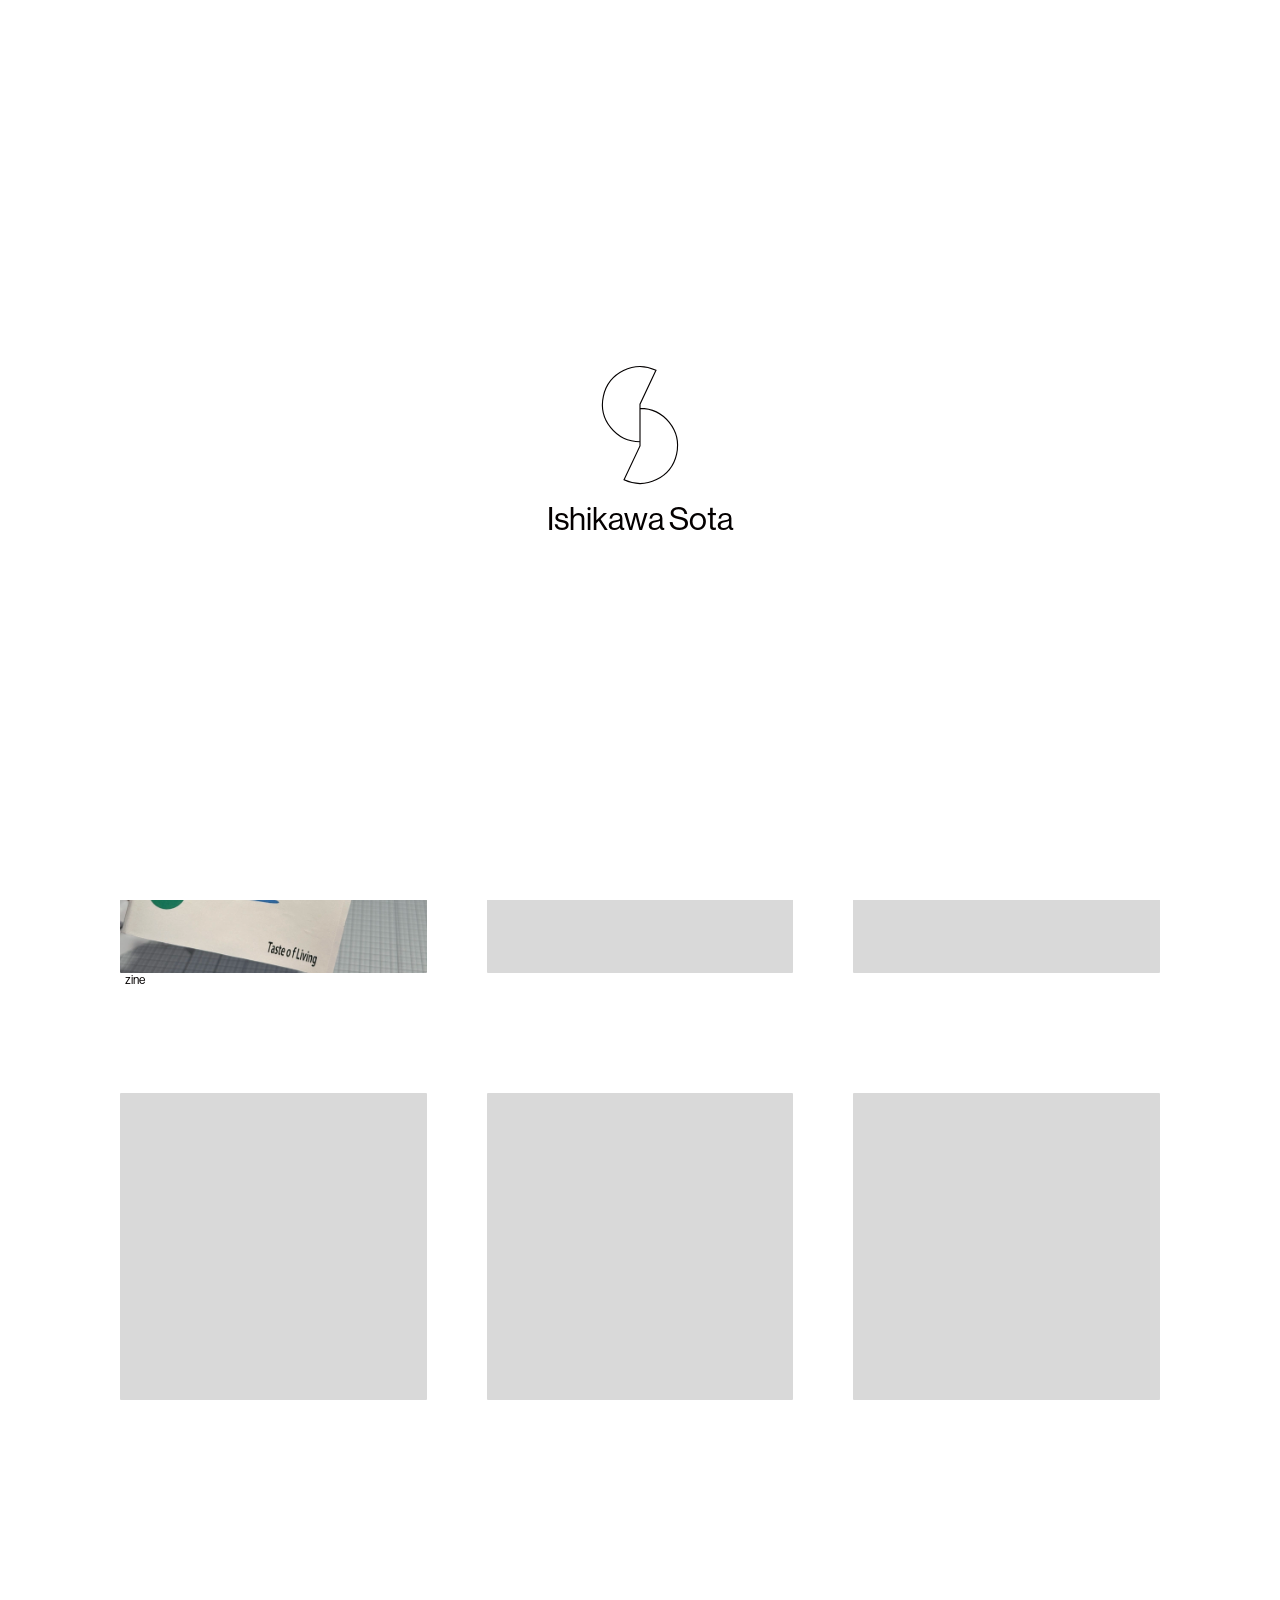
==== index.html @ 9654fc39 "Add Movie page and apply Figma updates - Movie page: newest-first two-column video grid, hero plays " ====
<!DOCTYPE html>
<html lang="ja">
<head>
  <meta charset="UTF-8">
  <meta name="viewport" content="width=device-width, initial-scale=1.0">
  <title>Ishikawa Sota</title>
  <link rel="preload" href="fonts/en/NeueHaasGrotDispRound/NeueHaasGrotDispRound-55Roman-Trial.otf" as="font" type="font/otf" crossorigin>
  <link rel="stylesheet" href="css/style.css">
</head>
<body class="is-loading">
  <!-- ローディング画面：S ロゴのスイープ（座標は logo.svg と同じ） -->
  <div class="loader" id="loader" aria-hidden="true">
    <svg class="loader__logo" viewBox="813.54 390 320 240">
      <path class="loader__mark" id="loader-mark" d=""></path>
      <text class="loader__name" x="973.54" y="616.15" text-anchor="middle">Ishikawa Sota</text>
    </svg>
  </div>

  <!-- top（Figma: ポートフォリオ / top 19:2、1440px 幅） -->
  <header class="header">
    <h1 class="header__name">Ishikawa Sota</h1>
    <nav class="header__nav">
      <a href="#profile">profile</a>
      <a href="movie.html">movie</a>
      <a href="#poster">poster</a>
      <a href="#words">words</a>
    </nav>
  </header>

  <main id="main">
    <!-- 画像のトリミングは Figma の配置をそのまま再現（--w/--h が画像の大きさ、--x/--y がずれ。枠に対する %） -->
    <ul class="works">
      <li class="work">
        <a href="works/spotify-lyric-motion.html">
          <div class="work__thumb">
            <img src="assets/spotify_LyricMotion.webp" alt="Spotify_LyricMotion" style="--w: 244.44%; --h: 158.76%; --x: -77.92%; --y: -33.64%;">
          </div>
          <p class="work__title">Spotify_LyricMotion</p>
        </a>
      </li>
      <li class="work">
        <a href="works/the-wind-is-by-my-side.html">
          <div class="work__thumb">
            <img src="assets/TheWindIsByMySide.webp" alt="The wind is by my side." style="--w: 185.55%; --h: 104.37%; --x: -34.83%; --y: -2.22%;">
          </div>
          <p class="work__title">The wind is by my side.</p>
        </a>
      </li>
      <li class="work">
        <a href="works/moca.html">
          <div class="work__thumb work__thumb--cover">
            <img src="assets/moca.webp" alt="moca">
          </div>
          <p class="work__title">moca</p>
        </a>
      </li>
      <li class="work">
        <div class="work__thumb">
          <img src="assets/Zine.webp" alt="zine" style="--w: 100%; --h: 133.33%; --x: 0%; --y: -22.68%;">
        </div>
        <p class="work__title">zine</p>
      </li>
      <!-- 空き枠（Figma のグレーの枠） -->
      <li class="work work--empty"><div class="work__thumb"></div></li>
      <li class="work work--empty"><div class="work__thumb"></div></li>
      <li class="work work--empty"><div class="work__thumb"></div></li>
      <li class="work work--empty"><div class="work__thumb"></div></li>
      <li class="work work--empty"><div class="work__thumb"></div></li>
    </ul>
  </main>

  <script src="js/loading.js"></script>
</body>
</html>
---- css/style.css ----
@font-face {
  font-family: "Neue Haas Grotesk Display Round";
  src: url("../fonts/en/NeueHaasGrotDispRound/NeueHaasGrotDispRound-55Roman-Trial.otf") format("opentype");
  font-weight: 400;
  font-style: normal;
  font-display: block;
}

@font-face {
  font-family: "Neue Haas Grotesk Display Round";
  src: url("../fonts/en/NeueHaasGrotDispRound/NeueHaasGrotDispRound-45Light-Trial.otf") format("opentype");
  font-weight: 300;
  font-style: normal;
  font-display: swap;
}

/* top の作品タイトル用（Round ではない Display） */
@font-face {
  font-family: "Neue Haas Grotesk Display";
  src: url("../fonts/en/NeueHaasGrotDisp/NeueHaasGrotDisp-55Roman-Trial.otf") format("opentype");
  font-weight: 400;
  font-style: normal;
  font-display: swap;
}

@font-face {
  font-family: "AXIS Std";
  src: url("../fonts/ja/AxisStd/AxisStd-Light.otf") format("opentype");
  font-weight: 300;
  font-style: normal;
  font-display: swap;
}

:root {
  --color-ink: #040000;
  --color-bg: #fff;
  --font-en: "Neue Haas Grotesk Display Round", sans-serif;
  --font-ja: "AXIS Std", sans-serif;
  --gutter: 120px;
}

* {
  box-sizing: border-box;
  margin: 0;
  padding: 0;
}

body {
  background: var(--color-bg);
  color: var(--color-ink);
  font-family: var(--font-en);
}

a {
  color: inherit;
  text-decoration: none;
}

ul {
  list-style: none;
}

/* ---- top（Figma 1440px 幅：左右 120 / 3 列 360 / 列間 60 / 行間 120） ---- */

.header,
.works {
  width: min(1200px, 100% - 2 * var(--gutter));
  margin-inline: auto;
}

/* 名前と nav のベースラインを Figma の y≈120 にそろえ、作品は y=240 から */
.header {
  display: flex;
  justify-content: space-between;
  align-items: baseline;
  height: 240px;
  padding-top: 94.5px;
  line-height: 1;
}

/* ローディングの文字と同じ見た目の大きさ（42.95 × 表示倍率 240/320） */
.header__name {
  font-size: 32.21px;
  font-weight: 400;
}

.header__nav {
  display: flex;
  gap: 56px;
  font-size: 20px;
  font-weight: 300;
  letter-spacing: -0.01em;
}

.works {
  display: grid;
  grid-template-columns: repeat(3, 1fr);
  column-gap: 60px;
  row-gap: 96px;
  padding-bottom: 573px;
}

.work__thumb {
  position: relative;
  aspect-ratio: 1;
  overflow: hidden;
  border-radius: 1px;
}

.work__thumb img {
  position: absolute;
  left: var(--x);
  top: var(--y);
  width: var(--w);
  height: var(--h);
  max-width: none;
}

.work__thumb--cover {
  background: rgba(233, 233, 233, 0.3);
}

.work__thumb--cover img {
  inset: 0;
  width: 100%;
  height: 100%;
  object-fit: cover;
}

.work--empty .work__thumb {
  background: #d9d9d9;
}

/* 枠の下 24px の帯にキャプション（Figma: Neue Haas Grotesk Display 55 Roman 12px、枠のすぐ下・左 +5） */
.work__title {
  height: 24px;
  padding-left: 5px;
  font-family: "Neue Haas Grotesk Display", sans-serif;
  font-size: 12px;
  font-weight: 400;
  line-height: 14px;
  letter-spacing: -0.01em;
}

body.is-loading {
  overflow: hidden;
}

/* ---- ローディング ---- */

.loader {
  position: fixed;
  inset: 0;
  z-index: 100;
  display: grid;
  place-items: center;
  background: var(--color-bg);
  transition: opacity 400ms ease;
}

.loader.is-done {
  opacity: 0;
  pointer-events: none;
}

/* viewBox は 320 単位。表示幅 240px で logo.svg の 75%（線幅も 1.5 → 約 1.1px） */
.loader__logo {
  width: 240px;
  max-width: 80vw;
  height: auto;
  overflow: visible;
}

.loader__mark {
  fill: none;
  stroke: var(--color-ink);
  stroke-width: 1.5;
  stroke-linejoin: miter;
  stroke-miterlimit: 10;
}

/* 大文字の高さを logo.svg の文字（30.71）に合わせたサイズ */
.loader__name {
  font-family: var(--font-en);
  font-size: 42.95px;
  font-weight: 400;
  fill: var(--color-ink);
  opacity: 0;
}

/* 文字：1600ms から 800ms かけてフェードイン（Cavalry のフレーム 40→60） */
.loader.is-playing .loader__name {
  animation: loader-name-in 800ms ease-out 1600ms forwards;
}

@keyframes loader-name-in {
  to { opacity: 1; }
}

@media (prefers-reduced-motion: reduce) {
  .loader.is-playing .loader__name {
    animation: none;
    opacity: 1;
  }
}

/* ---- 作品ページ（Figma「作品１」1440px 幅：左右 120 / 本文幅 1200） ---- */

.work-hero,
.work-gallery,
.work-info {
  width: min(1200px, 100% - 2 * var(--gutter));
  margin-inline: auto;
}

/* 左 300：タイトル / 右 900：メイン画像（900×506） */
.work-hero {
  display: grid;
  grid-template-columns: 1fr 3fr;
}

.work-hero__text {
  padding-top: 202px;
}

.work-hero__title {
  font-size: 40px;
  font-weight: 400;
  line-height: 1.2;
}

.work-hero__category {
  margin-top: 7px;
  font-size: 32px;
  line-height: 1.2;
}

.work-hero__image {
  display: block;
  width: 100%;
  aspect-ratio: 900 / 506;
  object-fit: cover;
  border: 0;
}

/* YouTube：プレーヤーの縁と動画下端に黒い線が出るので、4px ずつ大きく置いて枠で切り落とす */
.work-hero__media {
  overflow: hidden;
}

.work-hero__media iframe {
  display: block;
  width: calc(100% + 8px);
  height: calc(100% + 8px);
  margin: -4px;
  border: 0;
}

/* 日本語タイトル（Figma: ヒラギノ明朝 W6。Mac 以外は明朝体で代用） */
.work-hero--mincho .work-hero__text {
  padding-top: 222px;
}

.work-hero--mincho .work-hero__title {
  font-family: "Hiragino Mincho ProN", "Yu Mincho", serif;
  font-weight: 600;
  line-height: 1.5;
}

.work-hero--mincho .work-hero__category {
  margin-top: 23px;
}

/* タイトルが 1 行の作品（Figma: タイトル y=462、カテゴリー y=545） */
.work-hero--single .work-hero__text {
  padding-top: 222px;
}

.work-hero--single .work-hero__category {
  margin-top: 35px;
}

/* 2×2、各 600×338、すき間なし */
.work-gallery {
  display: grid;
  grid-template-columns: repeat(2, 1fr);
  margin-top: 120px;
}

.work-gallery img {
  display: block;
  width: 100%;
  aspect-ratio: 600 / 338;
  object-fit: cover;
}

/* 白背景の画像に薄い影（Figma: rgba(0,0,0,0.02) を重ねる） */
.work-gallery__shade {
  position: relative;
}

.work-gallery__shade::after {
  content: "";
  position: absolute;
  inset: 0;
  background: rgba(0, 0, 0, 0.02);
}

.work-info {
  display: grid;
  gap: 52px;
  margin-top: 240px;
  padding-bottom: 147px;
  text-align: center;
}

.work-info dt {
  font-size: 24px;
  line-height: 1.2;
}

.work-info dd {
  font-family: var(--font-ja);
  font-size: 20px;
  font-weight: 300;
  line-height: 2;
}

/* ---- Movie ページ（Figma 71:120） ---- */

/* メイン：縦動画も切らずに見せる */
.movie-hero video {
  display: block;
  width: 100%;
  height: 100%;
  object-fit: contain;
}

/* 2 列（各 600）。左右の列は高さをそろえずに下へ詰める */
.movie-grid {
  display: grid;
  grid-template-columns: repeat(2, 1fr);
  align-items: start;
  width: min(1200px, 100% - 2 * var(--gutter));
  margin: 120px auto 0;
}

.movie-tile {
  display: block;
  width: 100%;
  aspect-ratio: 600 / 338;
  object-fit: cover;
}

/* 縦動画は 338×600 で列の中央に */
.movie-tile--vertical {
  width: calc(338 / 600 * 100%);
  aspect-ratio: 338 / 600;
  margin-inline: auto;
}
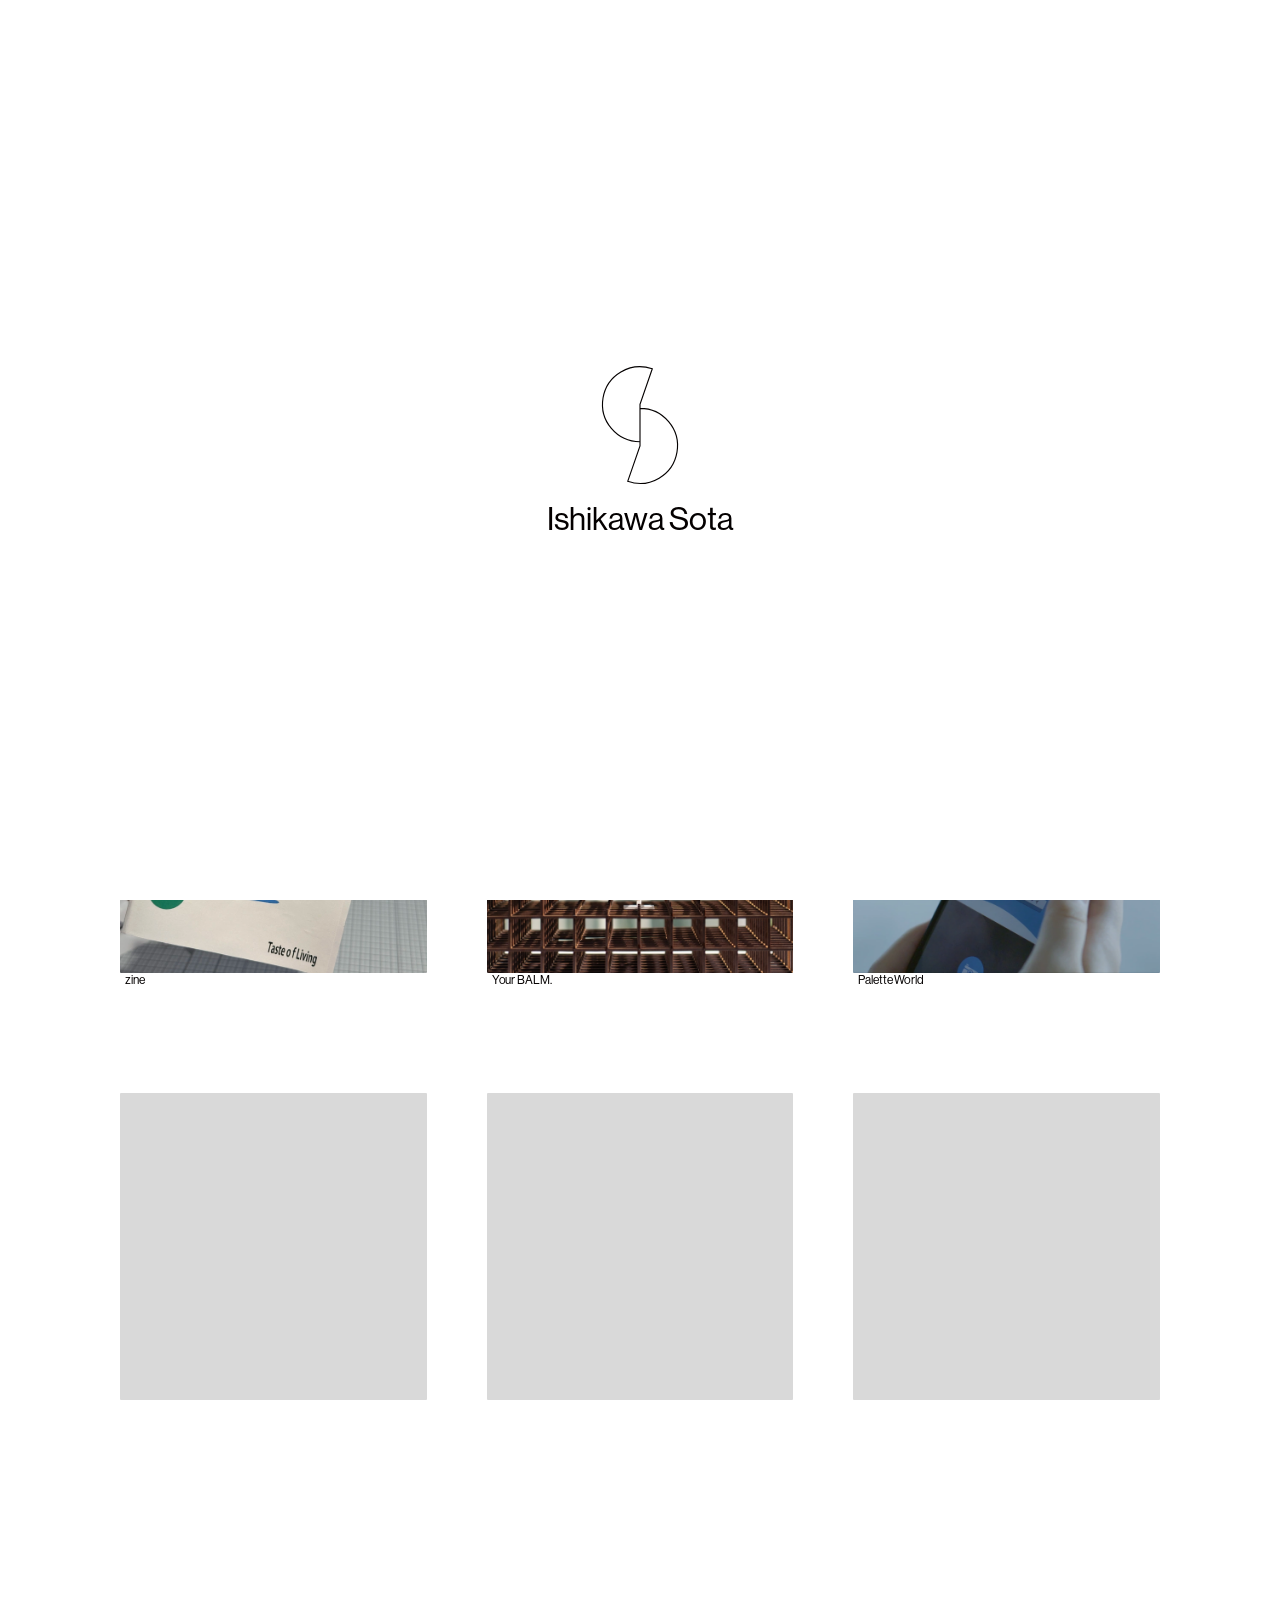
==== commit 0d6d9e73: "Add Profile, University and Palette World pages; update nav and spacing - New pages: profile.html, u" ====
--- a/index.html
+++ b/index.html
@@ -20,10 +20,10 @@
   <header class="header">
     <h1 class="header__name">Ishikawa Sota</h1>
     <nav class="header__nav">
-      <a href="#profile">profile</a>
-      <a href="movie.html">movie</a>
-      <a href="#poster">poster</a>
-      <a href="#words">words</a>
+      <a href="profile.html">Profile</a>
+      <a href="movie.html">Movie</a>
+      <a href="university.html">University</a>
+      <a>Blog</a>
     </nav>
   </header>
 
@@ -60,9 +60,21 @@
         </div>
         <p class="work__title">zine</p>
       </li>
+      <li class="work">
+        <div class="work__thumb">
+          <img src="assets/your-balm.webp" alt="Your BALM." style="--w: 174.62%; --h: 115.28%; --x: -42.65%; --y: -9.97%;">
+        </div>
+        <p class="work__title">Your BALM.</p>
+      </li>
+      <li class="work">
+        <a href="works/palette-world.html">
+          <div class="work__thumb work__thumb--cover">
+            <img src="assets/palette-world.webp" alt="Palette World">
+          </div>
+          <p class="work__title">Palette World</p>
+        </a>
+      </li>
       <!-- 空き枠（Figma のグレーの枠） -->
-      <li class="work work--empty"><div class="work__thumb"></div></li>
-      <li class="work work--empty"><div class="work__thumb"></div></li>
       <li class="work work--empty"><div class="work__thumb"></div></li>
       <li class="work work--empty"><div class="work__thumb"></div></li>
       <li class="work work--empty"><div class="work__thumb"></div></li>
--- a/css/style.css
+++ b/css/style.css
@@ -27,6 +27,22 @@
   font-family: "AXIS Std";
   src: url("../fonts/ja/AxisStd/AxisStd-Light.otf") format("opentype");
   font-weight: 300;
+  font-style: normal;
+  font-display: swap;
+}
+
+@font-face {
+  font-family: "AXIS Std";
+  src: url("../fonts/ja/AxisStd/AxisStd-Regular.otf") format("opentype");
+  font-weight: 400;
+  font-style: normal;
+  font-display: swap;
+}
+
+@font-face {
+  font-family: "AXIS Std";
+  src: url("../fonts/ja/AxisStd/AxisStd-Medium.otf") format("opentype");
+  font-weight: 500;
   font-style: normal;
   font-display: swap;
 }
@@ -68,13 +84,13 @@
   margin-inline: auto;
 }
 
-/* 名前と nav のベースラインを Figma の y≈120 にそろえ、作品は y=240 から */
+/* 名前と nav のベースラインを Figma の y≈102 にそろえ、本文は y=240 から */
 .header {
   display: flex;
   justify-content: space-between;
   align-items: baseline;
   height: 240px;
-  padding-top: 94.5px;
+  padding-top: 75.5px;
   line-height: 1;
 }
 
@@ -86,7 +102,7 @@
 
 .header__nav {
   display: flex;
-  gap: 56px;
+  gap: 54px;
   font-size: 20px;
   font-weight: 300;
   letter-spacing: -0.01em;
@@ -280,10 +296,11 @@
   margin-top: 35px;
 }
 
-/* 2×2、各 600×338、すき間なし */
+/* 2 列、各 600×338 の比率、写真の間は 6px（Figma の白い線をすべての作品ページでそろえる） */
 .work-gallery {
   display: grid;
   grid-template-columns: repeat(2, 1fr);
+  gap: 6px;
   margin-top: 120px;
 }
 
@@ -304,6 +321,33 @@
   position: absolute;
   inset: 0;
   background: rgba(0, 0, 0, 0.02);
+}
+
+/* 画像の上に薄いグレーを重ねる（Figma: rgba(233,233,233,0.3)） */
+.work-gallery__veil {
+  position: relative;
+}
+
+.work-gallery__veil::after {
+  content: "";
+  position: absolute;
+  inset: 0;
+  background: rgba(233, 233, 233, 0.3);
+}
+
+/* 左に縦長の 1 枚、右に 3 枚を縦に積む（Palette World） */
+.work-gallery--split {
+  align-items: start;
+}
+
+.work-gallery--split .work-gallery__tall {
+  aspect-ratio: auto;
+  height: auto;
+}
+
+.work-gallery__stack {
+  display: grid;
+  gap: 6px;
 }
 
 .work-info {
@@ -341,8 +385,14 @@
   display: grid;
   grid-template-columns: repeat(2, 1fr);
   align-items: start;
+  gap: 6px;
   width: min(1200px, 100% - 2 * var(--gutter));
   margin: 120px auto 0;
+}
+
+.movie-grid__col {
+  display: grid;
+  gap: 6px;
 }
 
 .movie-tile {
@@ -358,3 +408,80 @@
   aspect-ratio: 338 / 600;
   margin-inline: auto;
 }
+
+/* ---- Profile（Figma 74:2：本文は中央の 902px 幅） ---- */
+
+.profile {
+  width: min(902px, 100% - 2 * var(--gutter));
+  margin-inline: auto;
+  padding-bottom: 247px;
+}
+
+.profile__name {
+  font-size: 24px;
+  font-weight: 400;
+  line-height: 1.2;
+}
+
+.profile__text {
+  margin-top: 49px;
+  font-family: var(--font-ja);
+  font-size: 16px;
+  font-weight: 500;
+  line-height: 2;
+}
+
+.profile__text + .profile__text {
+  margin-top: 32px;
+}
+
+/* ---- University（Figma 122:3：中央に学校名、左に学年、右に授業名を横に並べる） ---- */
+
+/* 学校名を y=191 に置く（ヘッダーの 240 から 49 上げる）。下の余白は Figma の高さ 1024 に合わせる */
+.university {
+  width: min(1200px, 100% - 2 * var(--gutter));
+  margin: -49px auto 0;
+  padding-bottom: 444px;
+}
+
+.university__school {
+  font-size: 20px;
+  font-weight: 400;
+  line-height: 1.2;
+  letter-spacing: -0.01em;
+  text-align: center;
+}
+
+/* 左 240：学年 / 右：授業名（x=360 から） */
+.university__grade {
+  display: grid;
+  grid-template-columns: 240px 1fr;
+  align-items: start;
+  margin-top: 129px;
+}
+
+.university__year,
+.university__courses li {
+  font-family: var(--font-ja);
+  font-size: 16px;
+  line-height: 2;
+  letter-spacing: 0.2em;
+}
+
+.university__year {
+  font-weight: 400;
+}
+
+/* 段の間は 58px（1 行 32px と合わせて 90px ごと）。授業名どうしの間は全段 60px にそろえる
+   （字間 0.2em が最後の字のうしろにも付くので、見た目の間隔は Figma 1 段目の 63px になる） */
+.university__courses {
+  display: grid;
+  gap: 58px;
+  font-weight: 300;
+}
+
+.university__courses ul {
+  display: flex;
+  flex-wrap: wrap;
+  gap: 58px 60px;
+}
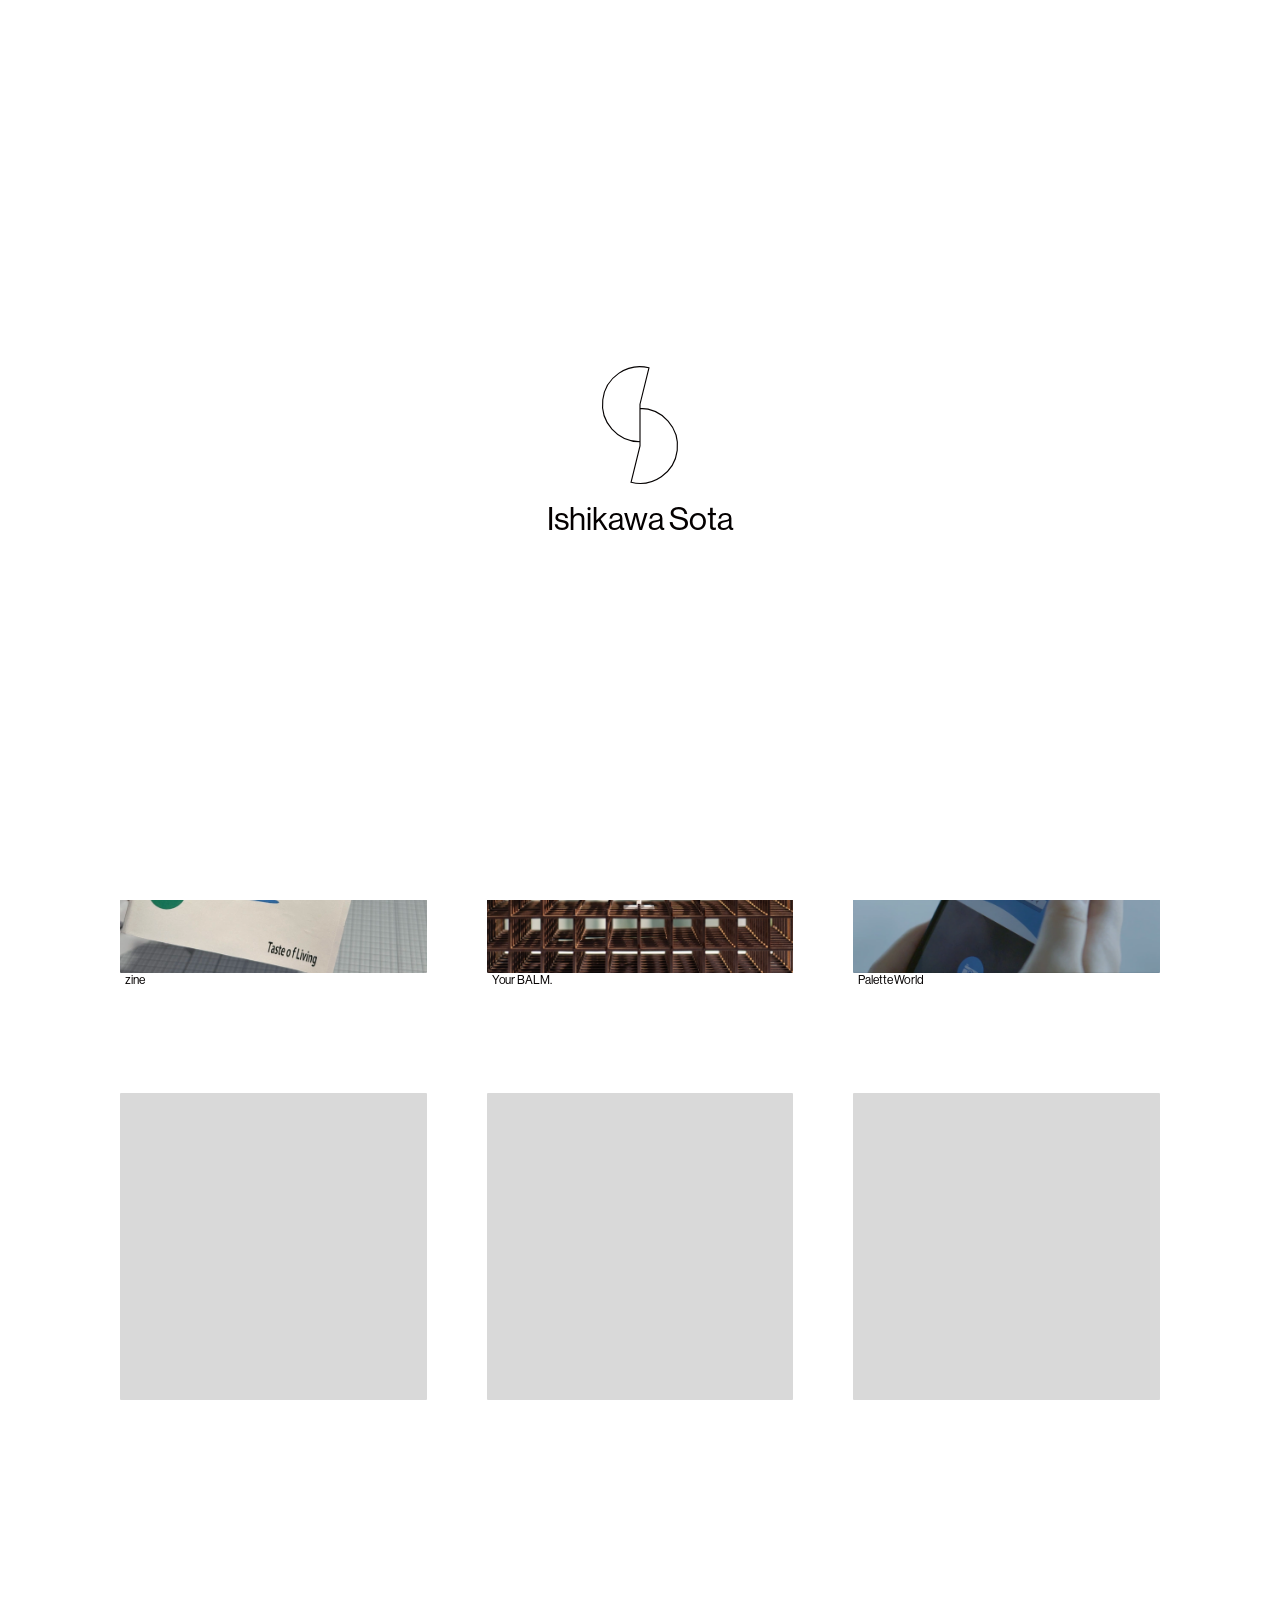
==== commit 8b551a25: "Add Your BALM. and Zine pages; link courses on University - New pages: works/your-balm.html (Figma 1" ====
--- a/index.html
+++ b/index.html
@@ -55,16 +55,20 @@
         </a>
       </li>
       <li class="work">
-        <div class="work__thumb">
-          <img src="assets/Zine.webp" alt="zine" style="--w: 100%; --h: 133.33%; --x: 0%; --y: -22.68%;">
-        </div>
-        <p class="work__title">zine</p>
+        <a href="works/zine.html">
+          <div class="work__thumb">
+            <img src="assets/Zine.webp" alt="zine" style="--w: 100%; --h: 133.33%; --x: 0%; --y: -22.68%;">
+          </div>
+          <p class="work__title">zine</p>
+        </a>
       </li>
       <li class="work">
-        <div class="work__thumb">
-          <img src="assets/your-balm.webp" alt="Your BALM." style="--w: 174.62%; --h: 115.28%; --x: -42.65%; --y: -9.97%;">
-        </div>
-        <p class="work__title">Your BALM.</p>
+        <a href="works/your-balm.html">
+          <div class="work__thumb">
+            <img src="assets/your-balm.webp" alt="Your BALM." style="--w: 174.62%; --h: 115.28%; --x: -42.65%; --y: -9.97%;">
+          </div>
+          <p class="work__title">Your BALM.</p>
+        </a>
       </li>
       <li class="work">
         <a href="works/palette-world.html">
--- a/css/style.css
+++ b/css/style.css
@@ -245,8 +245,10 @@
   line-height: 1.2;
 }
 
+/* 「製本」など英語フォントにない日本語は AXIS で表示する */
 .work-hero__category {
   margin-top: 7px;
+  font-family: "Neue Haas Grotesk Display Round", "AXIS Std", sans-serif;
   font-size: 32px;
   line-height: 1.2;
 }
@@ -259,6 +261,11 @@
   border: 0;
 }
 
+/* 写真を切らずに枠の中央へ（左右は白。Zine の縦写真、Your BALM. の写真） */
+.work-hero__image--contain {
+  object-fit: contain;
+}
+
 /* YouTube：プレーヤーの縁と動画下端に黒い線が出るので、4px ずつ大きく置いて枠で切り落とす */
 .work-hero__media {
   overflow: hidden;
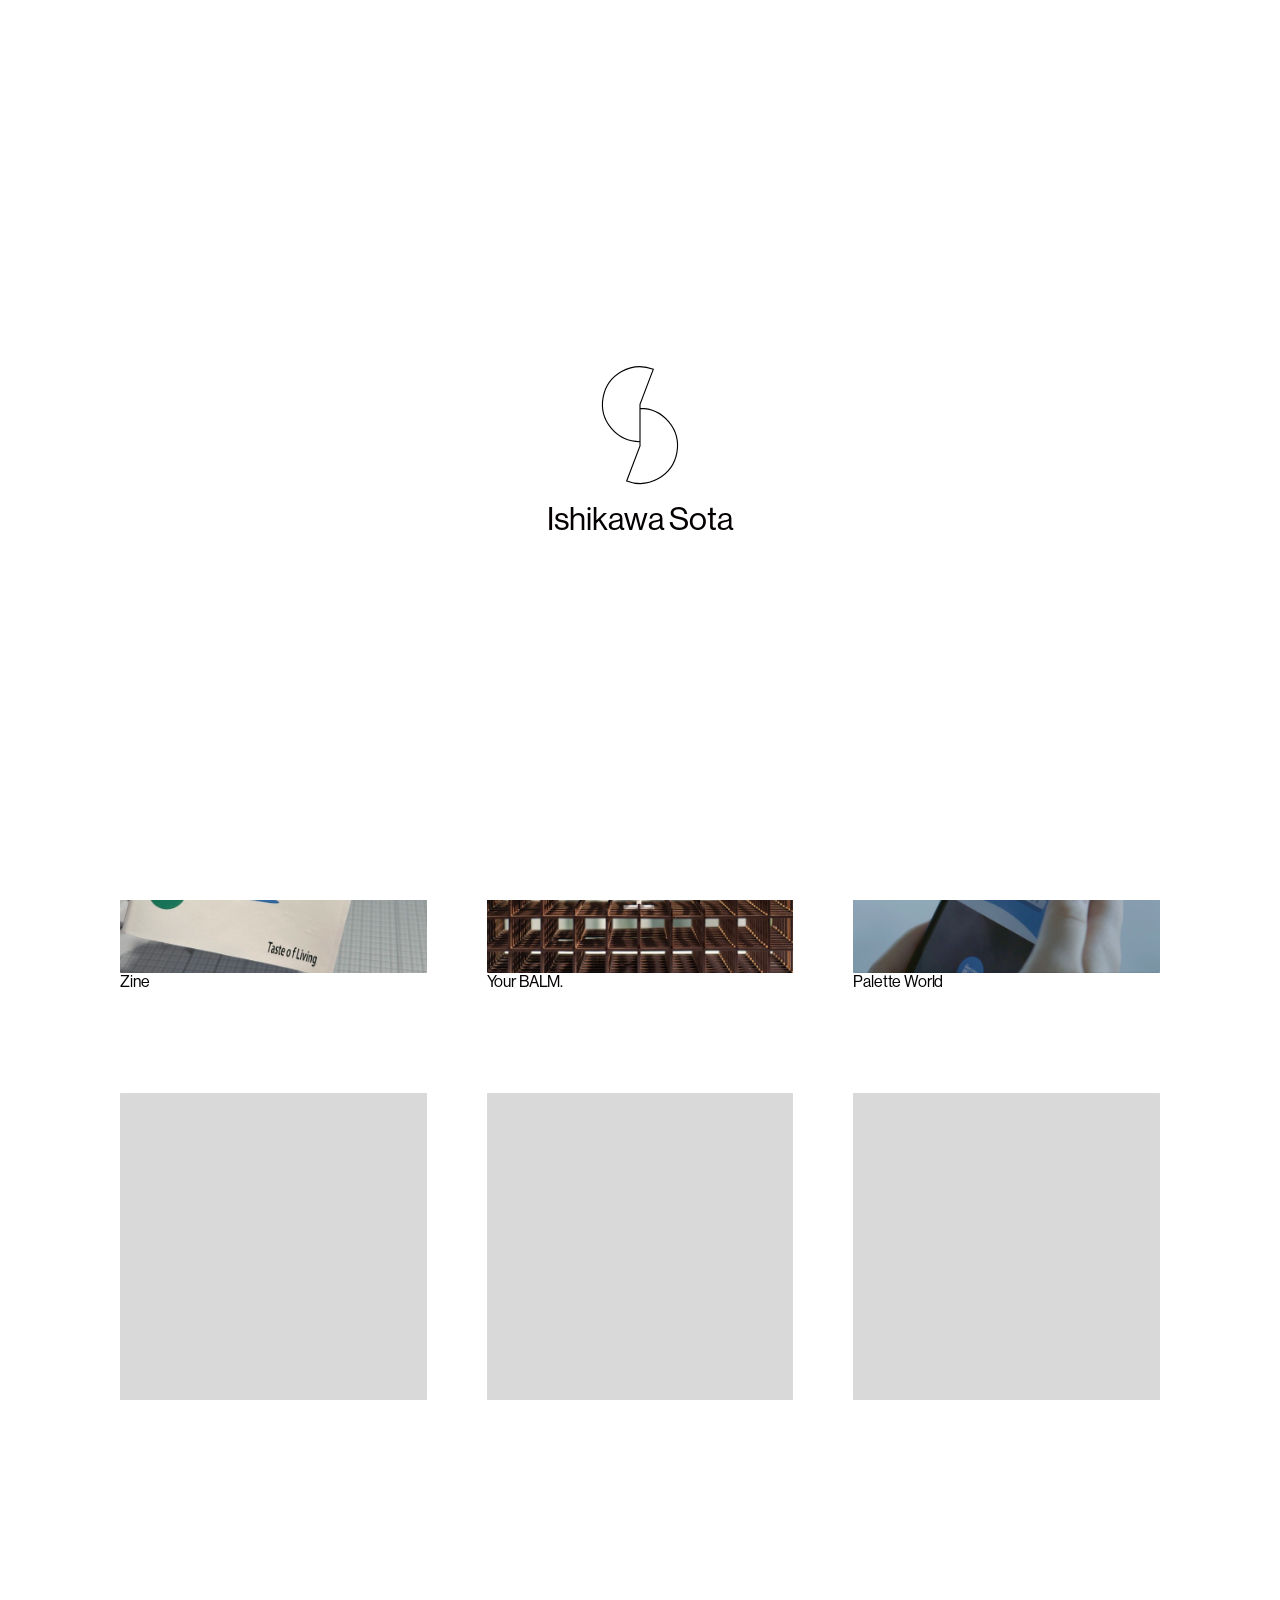
==== commit 07f46168: "Show Japanese name on Profile; enlarge top captions - Profile: name in AXIS Std Medium with katakana" ====
--- a/index.html
+++ b/index.html
@@ -57,9 +57,9 @@
       <li class="work">
         <a href="works/zine.html">
           <div class="work__thumb">
-            <img src="assets/Zine.webp" alt="zine" style="--w: 100%; --h: 133.33%; --x: 0%; --y: -22.68%;">
+            <img src="assets/Zine.webp" alt="Zine" style="--w: 100%; --h: 133.33%; --x: 0%; --y: -22.68%;">
           </div>
-          <p class="work__title">zine</p>
+          <p class="work__title">Zine</p>
         </a>
       </li>
       <li class="work">
--- a/css/style.css
+++ b/css/style.css
@@ -147,14 +147,13 @@
   background: #d9d9d9;
 }
 
-/* 枠の下 24px の帯にキャプション（Figma: Neue Haas Grotesk Display 55 Roman 12px、枠のすぐ下・左 +5） */
+/* 枠の下 24px の帯にキャプション（Figma: Neue Haas Grotesk Display 55 Roman 16px、枠のすぐ下・左端をそろえる） */
 .work__title {
   height: 24px;
-  padding-left: 5px;
   font-family: "Neue Haas Grotesk Display", sans-serif;
-  font-size: 12px;
-  font-weight: 400;
-  line-height: 14px;
+  font-size: 16px;
+  font-weight: 400;
+  line-height: 19px;
   letter-spacing: -0.01em;
 }
 
@@ -424,14 +423,31 @@
   padding-bottom: 247px;
 }
 
+/* 名前（AXIS Medium 24px）の右 16px に読み仮名（12px）。ベースラインをそろえる */
+.profile__heading {
+  display: flex;
+  align-items: baseline;
+  gap: 16px;
+}
+
+.profile__name,
+.profile__kana {
+  font-family: var(--font-ja);
+  font-weight: 500;
+  line-height: 2;
+}
+
 .profile__name {
   font-size: 24px;
-  font-weight: 400;
-  line-height: 1.2;
-}
-
+}
+
+.profile__kana {
+  font-size: 12px;
+}
+
+/* 名前の行（高さ 48px）の下 30px から本文（Figma y=318） */
 .profile__text {
-  margin-top: 49px;
+  margin-top: 30px;
   font-family: var(--font-ja);
   font-size: 16px;
   font-weight: 500;
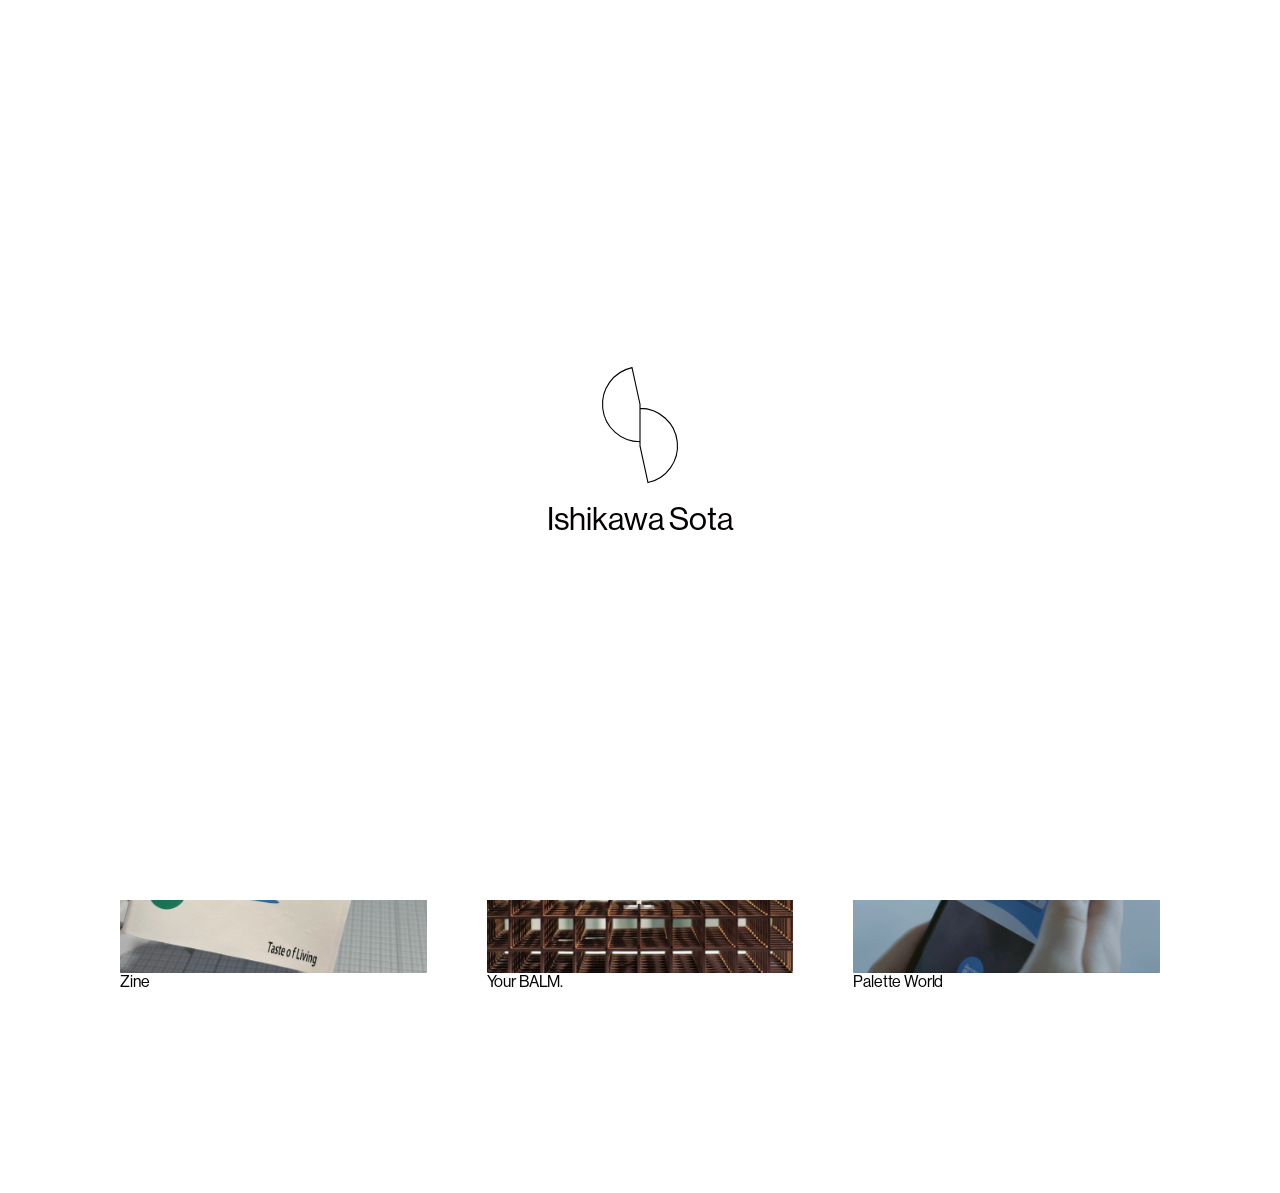
==== commit eb5d1c72: "Slow down University hover fades; remove empty tiles from top - University: fade in 0.9s / fade out " ====
--- a/index.html
+++ b/index.html
@@ -78,10 +78,6 @@
           <p class="work__title">Palette World</p>
         </a>
       </li>
-      <!-- 空き枠（Figma のグレーの枠） -->
-      <li class="work work--empty"><div class="work__thumb"></div></li>
-      <li class="work work--empty"><div class="work__thumb"></div></li>
-      <li class="work work--empty"><div class="work__thumb"></div></li>
     </ul>
   </main>
 
--- a/css/style.css
+++ b/css/style.css
@@ -108,12 +108,13 @@
   letter-spacing: -0.01em;
 }
 
+/* 2 段（6 作品）でページの高さを Figma の 1300 に合わせる（最後のキャプションの帯の下 196） */
 .works {
   display: grid;
   grid-template-columns: repeat(3, 1fr);
   column-gap: 60px;
   row-gap: 96px;
-  padding-bottom: 573px;
+  padding-bottom: 196px;
 }
 
 .work__thumb {
@@ -143,10 +144,6 @@
   object-fit: cover;
 }
 
-.work--empty .work__thumb {
-  background: #d9d9d9;
-}
-
 /* 枠の下 24px の帯にキャプション（Figma: Neue Haas Grotesk Display 55 Roman 16px、枠のすぐ下・左端をそろえる） */
 .work__title {
   height: 24px;
@@ -458,29 +455,41 @@
   margin-top: 32px;
 }
 
+/* 1 字ずつの字間（Figma のトラッキング。Profile と University で使う。m = マイナス、p = プラス、数字は 1/100 em） */
+.ls-m30 { letter-spacing: -0.3em; }
+.ls-m22 { letter-spacing: -0.22em; }
+.ls-m20 { letter-spacing: -0.2em; }
+.ls-m1 { letter-spacing: -0.01em; }
+.ls-p5 { letter-spacing: 0.05em; }
+.ls-p10 { letter-spacing: 0.1em; }
+.ls-p15 { letter-spacing: 0.15em; }
+.ls-p30 { letter-spacing: 0.3em; }
+
 /* ---- University（Figma 122:3：中央に学校名、左に学年、右に授業名を横に並べる） ---- */
 
-/* 学校名を y=191 に置く（ヘッダーの 240 から 49 上げる）。下の余白は Figma の高さ 1024 に合わせる */
+/* 学校名を y=218 に置く（ヘッダーの 240 から 22 上げる）。下の余白は Figma の高さ 1024 に合わせる */
 .university {
   width: min(1200px, 100% - 2 * var(--gutter));
-  margin: -49px auto 0;
+  margin: -22px auto 0;
   padding-bottom: 444px;
 }
 
+/* 中央ぞろえで、ページの中央から右へ 28px（Figma: left calc(50% + 28px)） */
 .university__school {
   font-size: 20px;
   font-weight: 400;
   line-height: 1.2;
   letter-spacing: -0.01em;
   text-align: center;
-}
-
-/* 左 240：学年 / 右：授業名（x=360 から） */
+  translate: 28px 0;
+}
+
+/* 左 240：学年 / 右：授業名（x=360 から）。学年と授業名の 1 段目は y=368 */
 .university__grade {
   display: grid;
   grid-template-columns: 240px 1fr;
   align-items: start;
-  margin-top: 129px;
+  margin-top: 102px;
 }
 
 .university__year,
@@ -495,16 +504,93 @@
   font-weight: 400;
 }
 
-/* 段の間は 58px（1 行 32px と合わせて 90px ごと）。授業名どうしの間は全段 60px にそろえる
-   （字間 0.2em が最後の字のうしろにも付くので、見た目の間隔は Figma 1 段目の 63px になる） */
+/* 段の間は 58px（1 行 32px と合わせて 90px ごと） */
 .university__courses {
   display: grid;
   gap: 58px;
   font-weight: 300;
 }
 
+/* 授業名の列（Figma）：2 列目は x=620、3 列目は x=903。演習の段は名前が長いので 2 つ目を x=806 に */
 .university__courses ul {
-  display: flex;
-  flex-wrap: wrap;
-  gap: 58px 60px;
-}
+  display: grid;
+  grid-template-columns: 260px 283px max-content;
+}
+
+.university__courses .university__wide {
+  grid-template-columns: 446px max-content;
+}
+
+.university__courses li {
+  white-space: nowrap;
+}
+
+/* ホバーした授業の写真（Figma 144:6 ほか）：y=162〜840 の帯に画面幅いっぱいで敷き、黒を重ねて文字を白に */
+.university-page {
+  position: relative;
+}
+
+.university-page .header,
+.university-page .university {
+  position: relative;
+  z-index: 1;
+}
+
+/* フェードは 出るとき 0.9 秒 / 消えるとき 1.2 秒（ふだんの状態に書いた方が「消える」ときに使われる）
+   どちらも ease-in-out で、最初に一気に変わらないようにする */
+.university {
+  transition: color 1200ms ease-in-out;
+}
+
+.university-page.is-backdrop .university {
+  color: #fff;
+  transition-duration: 900ms;
+}
+
+/* 帯は高さ 678。写真は Figma と同じく高さ 862 の枠に cover で置き、帯の下で切る（下 184 は白） */
+.university-backdrop {
+  position: absolute;
+  top: 162px;
+  left: 0;
+  right: 0;
+  height: 678px;
+  z-index: 0;
+  overflow: hidden;
+  pointer-events: none;
+}
+
+.university-backdrop__item {
+  position: absolute;
+  top: 0;
+  left: 0;
+  right: 0;
+  height: 862px;
+  opacity: 0;
+  transition: opacity 1200ms ease-in-out;
+}
+
+.university-backdrop__item.is-active {
+  opacity: 1;
+  transition-duration: 900ms;
+}
+
+.university-backdrop__item img {
+  display: block;
+  width: 100%;
+  height: 100%;
+  object-fit: cover;
+}
+
+.university-backdrop__item::after {
+  content: "";
+  position: absolute;
+  inset: 0;
+  background: rgba(0, 0, 0, var(--shade, 0.5));
+}
+
+@media (prefers-reduced-motion: reduce) {
+  .university,
+  .university-backdrop__item {
+    transition: none;
+  }
+}
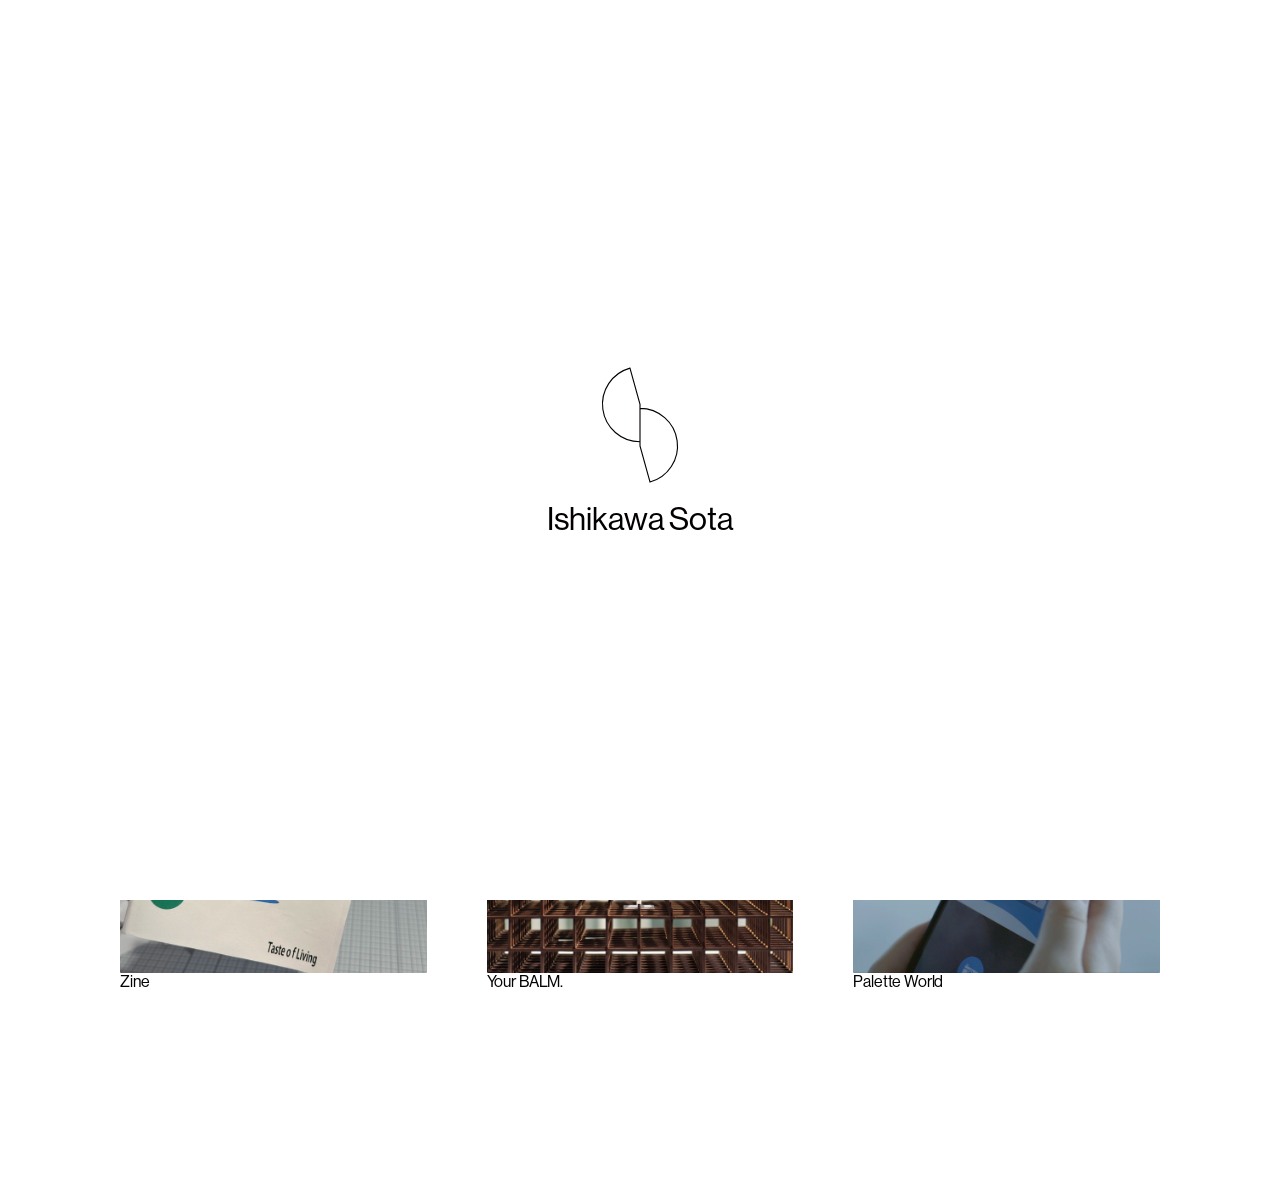
==== commit ae53505c: "Play the loading animation only once per tab After it has played, returning to the top page (e.g. vi" ====
--- a/index.html
+++ b/index.html
@@ -6,6 +6,10 @@
   <title>Ishikawa Sota</title>
   <link rel="preload" href="fonts/en/NeueHaasGrotDispRound/NeueHaasGrotDispRound-55Roman-Trial.otf" as="font" type="font/otf" crossorigin>
   <link rel="stylesheet" href="css/style.css">
+  <script>
+    // 同じタブでローディングを一度見ていたら、もう出さない（記録は js/loading.js。描画前に判定して一瞬も出さない）
+    try { if (sessionStorage.getItem("loaderSeen")) document.documentElement.classList.add("is-loader-seen"); } catch (e) {}
+  </script>
 </head>
 <body class="is-loading">
   <!-- ローディング画面：S ロゴのスイープ（座標は logo.svg と同じ） -->
--- a/css/style.css
+++ b/css/style.css
@@ -156,6 +156,15 @@
 
 body.is-loading {
   overflow: hidden;
+}
+
+/* 同じタブで一度見たあと（index.html の <head> で付ける）：ローディングを最初から出さない */
+.is-loader-seen .loader {
+  display: none;
+}
+
+.is-loader-seen body.is-loading {
+  overflow: visible;
 }
 
 /* ---- ローディング ---- */
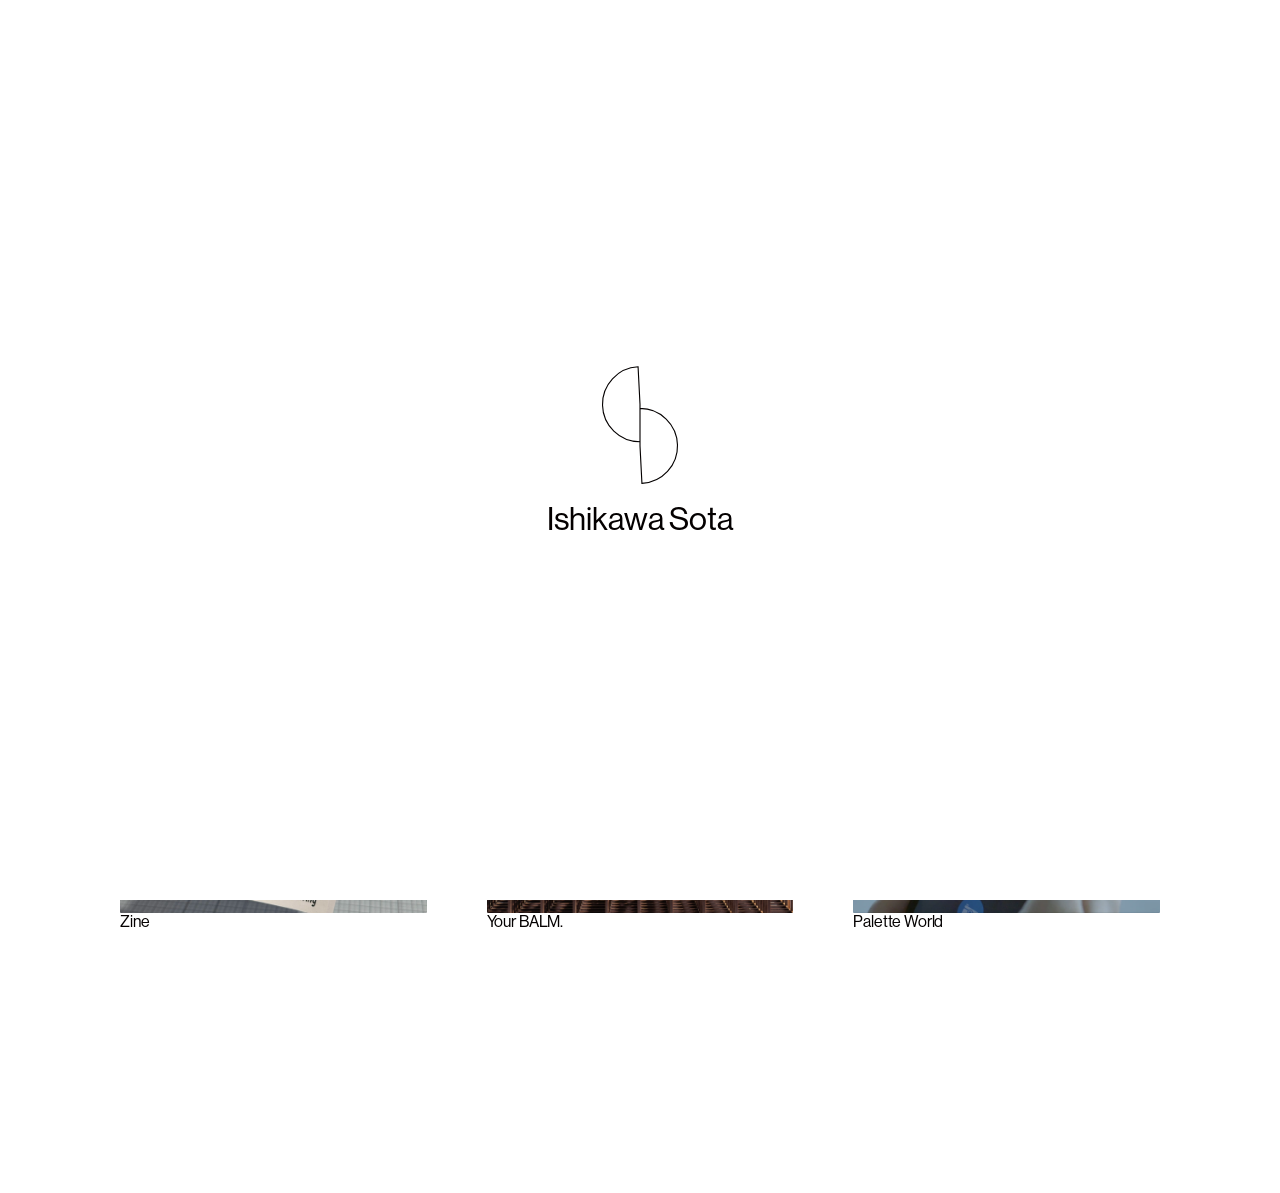
==== commit dca31171: "Add phone layout (767px and below) - From Figma: top (2 columns), menu (three-line button -> full-sc" ====
--- a/index.html
+++ b/index.html
@@ -23,12 +23,16 @@
   <!-- top（Figma: ポートフォリオ / top 19:2、1440px 幅） -->
   <header class="header">
     <h1 class="header__name">Ishikawa Sota</h1>
-    <nav class="header__nav">
+    <nav class="header__nav" id="site-nav">
       <a href="profile.html">Profile</a>
       <a href="movie.html">Movie</a>
       <a href="university.html">University</a>
       <a>Blog</a>
     </nav>
+    <!-- スマホ：メニューを開く三本線（js/menu.js） -->
+    <button class="header__menu" type="button" aria-label="メニューを開く" aria-expanded="false" aria-controls="site-nav">
+      <span></span><span></span><span></span>
+    </button>
   </header>
 
   <main id="main">
@@ -86,5 +90,6 @@
   </main>
 
   <script src="js/loading.js"></script>
+  <script src="js/menu.js"></script>
 </body>
 </html>
--- a/css/style.css
+++ b/css/style.css
@@ -84,13 +84,13 @@
   margin-inline: auto;
 }
 
-/* 名前と nav のベースラインを Figma の y≈102 にそろえ、本文は y=240 から */
+/* 全ページ共通（Figma 171:2）：名前と nav のベースラインを y≈80 にそろえ、本文は y=180 から */
 .header {
   display: flex;
   justify-content: space-between;
   align-items: baseline;
-  height: 240px;
-  padding-top: 75.5px;
+  height: 180px;
+  padding-top: 53.5px;
   line-height: 1;
 }
 
@@ -108,13 +108,13 @@
   letter-spacing: -0.01em;
 }
 
-/* 2 段（6 作品）でページの高さを Figma の 1300 に合わせる（最後のキャプションの帯の下 196） */
+/* 2 段（6 作品）でページの高さを Figma の 1300 に合わせる（最後のキャプションの帯の下 256） */
 .works {
   display: grid;
   grid-template-columns: repeat(3, 1fr);
   column-gap: 60px;
   row-gap: 96px;
-  padding-bottom: 196px;
+  padding-bottom: 256px;
 }
 
 .work__thumb {
@@ -145,13 +145,92 @@
 }
 
 /* 枠の下 24px の帯にキャプション（Figma: Neue Haas Grotesk Display 55 Roman 16px、枠のすぐ下・左端をそろえる） */
+/* 帯（19 + 下 5 = 24）。幅は文字ぶんだけにして、ホバーの黒い帯を文字にそろえる */
 .work__title {
-  height: 24px;
+  width: fit-content;
+  height: 19px;
+  margin-bottom: 5px;
   font-family: "Neue Haas Grotesk Display", sans-serif;
   font-size: 16px;
   font-weight: 400;
   line-height: 19px;
   letter-spacing: -0.01em;
+}
+
+/* ---- 文字のホバー：黒い帯が左から伸びるのと同時に、文字が白くフェードインする ----
+   外したら、帯が右へ縮んで抜けるのと同時に文字が元の色へ戻る
+   対象：ヘッダーのメニューと名前 / top の作品タイトル（文字に乗せたとき。写真は別のホバーにする）/ Profile のメール / University の授業名 */
+:root {
+  --band-time: 350ms;
+  --band-ease: cubic-bezier(0.65, 0, 0.35, 1);
+}
+
+a.header__name,
+.header__nav a,
+.work__title,
+.profile__text a,
+.university__courses a {
+  position: relative;
+  z-index: 0;  /* 帯を文字のうしろ・背景の前に置く */
+  transition: color var(--band-time) ease;
+}
+
+a.header__name::before,
+.header__nav a::before,
+.work__title::before,
+.profile__text a::before,
+.university__courses a::before {
+  content: "";
+  position: absolute;
+  z-index: -1;
+  inset: 0;  /* 文字の幅と高さぎりぎり */
+  background: var(--color-ink);
+  transform: scaleX(0);
+  transform-origin: right center;
+  transition: transform var(--band-time) var(--band-ease);
+  pointer-events: none;
+}
+
+/* マウスのある画面だけ（スマホでタップしたあとに帯が残らないように） */
+@media (hover: hover) {
+  a.header__name:is(:hover, :focus-visible),
+  .header__nav a:is(:hover, :focus-visible),
+  .work__title:hover,
+  .work a:focus-visible .work__title,
+  .profile__text a:is(:hover, :focus-visible),
+  .university__courses a:is(:hover, :focus-visible) {
+    color: #fff;
+  }
+
+  a.header__name:is(:hover, :focus-visible)::before,
+  .header__nav a:is(:hover, :focus-visible)::before,
+  .work__title:hover::before,
+  .work a:focus-visible .work__title::before,
+  .profile__text a:is(:hover, :focus-visible)::before,
+  .university__courses a:is(:hover, :focus-visible)::before {
+    transform: scaleX(1);
+    transform-origin: left center;
+    transition: transform var(--band-time) var(--band-ease);
+  }
+}
+
+/* University の授業名は字間（0.2em、カタカナだけの名前は 0.15em）が最後の文字のうしろにも付くので、その分だけ帯の右を縮める */
+.university__courses a::before {
+  right: 0.2em;
+}
+
+.university__courses a.ls-p15::before {
+  right: 0.15em;
+}
+
+@media (prefers-reduced-motion: reduce) {
+  a.header__name::before,
+  .header__nav a::before,
+  .work__title::before,
+  .profile__text a::before,
+  .university__courses a::before {
+    transition: none;
+  }
 }
 
 body.is-loading {
@@ -333,6 +412,7 @@
   position: absolute;
   inset: 0;
   background: rgba(0, 0, 0, 0.02);
+  pointer-events: none;
 }
 
 /* 画像の上に薄いグレーを重ねる（Figma: rgba(233,233,233,0.3)） */
@@ -345,6 +425,7 @@
   position: absolute;
   inset: 0;
   background: rgba(233, 233, 233, 0.3);
+  pointer-events: none;  /* 下の写真をクリックできるように */
 }
 
 /* 左に縦長の 1 枚、右に 3 枚を縦に積む（Palette World） */
@@ -366,7 +447,7 @@
   display: grid;
   gap: 52px;
   margin-top: 240px;
-  padding-bottom: 147px;
+  padding-bottom: 207px;
   text-align: center;
 }
 
@@ -380,6 +461,130 @@
   font-size: 20px;
   font-weight: 300;
   line-height: 2;
+}
+
+/* ---- 写真の拡大表示（Figma 179:67、js/lightbox.js） ---- */
+
+.is-zoomable {
+  cursor: zoom-in;
+}
+
+/* キーボードで選んだときの目印は、線と同じ細い黒線に */
+.is-zoomable:focus-visible,
+.lightbox button:focus-visible {
+  outline: 1.5px solid var(--color-ink);
+  outline-offset: 4px;
+}
+
+.lightbox:focus {
+  outline: none;
+}
+
+/* 開いている間はページをスクロールさせない */
+html.is-lightbox-open {
+  overflow: hidden;
+}
+
+.lightbox {
+  position: fixed;
+  inset: 0;
+  z-index: 50;
+  background: var(--color-bg);
+  opacity: 0;
+  visibility: hidden;
+  transition: opacity 400ms ease, visibility 0s linear 400ms;
+}
+
+.lightbox.is-open {
+  opacity: 1;
+  visibility: visible;
+  transition: opacity 400ms ease, visibility 0s;
+}
+
+/* 写真の枠：1440 幅の画面で x=120・y=120 から 1200×746（下は 158 あける）。写真は切らずに中央へ */
+.lightbox__frame {
+  position: absolute;
+  top: 120px;
+  bottom: 158px;
+  left: 50%;
+  width: min(1200px, 100% - 2 * var(--gutter));
+  translate: -50% 0;
+}
+
+.lightbox__image,
+.lightbox__video {
+  display: block;
+  width: 100%;
+  height: 100%;
+  object-fit: contain;
+  transition: opacity 200ms ease;
+}
+
+/* 写真と動画はどちらか一方だけ出す */
+.lightbox__image[hidden],
+.lightbox__video[hidden] {
+  display: none;
+}
+
+/* 高解像度の画像を読み込んでいる間は出さない（写真の切り替わりで枠が一瞬ずれないように） */
+.lightbox__image.is-loading {
+  opacity: 0;
+}
+
+.lightbox button {
+  position: absolute;
+  padding: 0;
+  border: 0;
+  background: none;
+  color: var(--color-ink);
+  cursor: pointer;
+  transition: opacity 300ms ease;
+}
+
+/* 3 秒操作がないとき（js/lightbox.js が is-idle を付ける）：× と < > は 1 秒かけて消え、カーソルも隠す。操作で 0.3 秒で戻る */
+.lightbox.is-idle button {
+  opacity: 0;
+  transition-duration: 1000ms;
+}
+
+.lightbox.is-idle,
+.lightbox.is-idle * {
+  cursor: none;
+}
+
+.lightbox svg {
+  display: block;
+  fill: none;
+  stroke: currentColor;
+  stroke-width: 1.5;
+}
+
+/* × は枠の右上の角に約 35×35（腕の長さ 50） */
+.lightbox__close {
+  top: 0;
+  right: 0;
+}
+
+/* < > は約 18×35（腕の長さ 25）。枠の上下の真ん中で、外側の端が画面の端から 60（1440 幅で x=60〜78 と 1362〜1380） */
+.lightbox__prev,
+.lightbox__next {
+  top: 50%;
+  translate: 0 -50%;
+}
+
+.lightbox__prev {
+  left: -60px;
+}
+
+.lightbox__next {
+  right: -60px;
+}
+
+@media (prefers-reduced-motion: reduce) {
+  .lightbox,
+  .lightbox.is-open {
+    transition: none;
+  }
 }
 
 /* ---- Movie ページ（Figma 71:120） ---- */
@@ -426,7 +631,7 @@
 .profile {
   width: min(902px, 100% - 2 * var(--gutter));
   margin-inline: auto;
-  padding-bottom: 247px;
+  padding-bottom: 307px;
 }
 
 /* 名前（AXIS Medium 24px）の右 16px に読み仮名（12px）。ベースラインをそろえる */
@@ -451,7 +656,7 @@
   font-size: 12px;
 }
 
-/* 名前の行（高さ 48px）の下 30px から本文（Figma y=318） */
+/* 名前の行（高さ 48px）の下 30px から本文（Figma y=258） */
 .profile__text {
   margin-top: 30px;
   font-family: var(--font-ja);
@@ -476,11 +681,11 @@
 
 /* ---- University（Figma 122:3：中央に学校名、左に学年、右に授業名を横に並べる） ---- */
 
-/* 学校名を y=218 に置く（ヘッダーの 240 から 22 上げる）。下の余白は Figma の高さ 1024 に合わせる */
+/* 学校名を y=158 に置く（ヘッダーの下端 180 から 22 上げる）。下の余白は Figma の高さ 1024 に合わせる */
 .university {
   width: min(1200px, 100% - 2 * var(--gutter));
   margin: -22px auto 0;
-  padding-bottom: 444px;
+  padding-bottom: 504px;
 }
 
 /* 中央ぞろえで、ページの中央から右へ 28px（Figma: left calc(50% + 28px)） */
@@ -493,7 +698,7 @@
   translate: 28px 0;
 }
 
-/* 左 240：学年 / 右：授業名（x=360 から）。学年と授業名の 1 段目は y=368 */
+/* 左 240：学年 / 右：授業名（x=360 から）。学年と授業名の 1 段目は y=308 */
 .university__grade {
   display: grid;
   grid-template-columns: 240px 1fr;
@@ -534,7 +739,7 @@
   white-space: nowrap;
 }
 
-/* ホバーした授業の写真（Figma 144:6 ほか）：y=162〜840 の帯に画面幅いっぱいで敷き、黒を重ねて文字を白に */
+/* ホバーした授業の写真（Figma 144:6 ほか）：y=102〜780 の帯に画面幅いっぱいで敷き、黒を重ねて文字を白に */
 .university-page {
   position: relative;
 }
@@ -546,7 +751,7 @@
 }
 
 /* フェードは 出るとき 0.9 秒 / 消えるとき 1.2 秒（ふだんの状態に書いた方が「消える」ときに使われる）
-   どちらも ease-in-out で、最初に一気に変わらないようにする */
+   どちらも ease-in-out で、最初に一気に変わらないようにする（写真のホバーアニメーションは別に作る予定） */
 .university {
   transition: color 1200ms ease-in-out;
 }
@@ -556,10 +761,10 @@
   transition-duration: 900ms;
 }
 
-/* 帯は高さ 678。写真は Figma と同じく高さ 862 の枠に cover で置き、帯の下で切る（下 184 は白） */
+/* 帯は y=102 から高さ 678。写真は Figma と同じく高さ 862 の枠に cover で置き、帯の下で切る（下 184 は白） */
 .university-backdrop {
   position: absolute;
-  top: 162px;
+  top: 102px;
   left: 0;
   right: 0;
   height: 678px;
@@ -603,3 +808,281 @@
     transition: none;
   }
 }
+
+/* ============================================================
+   スマホ（767px 以下。Figma: iPhone 14 & 15 Pro、393 幅）
+   Figma があるのは top / メニュー / University / ローディング。作品ページ・Movie・Profile・拡大表示は同じルールで組んだもの
+   ルール：左右 20 / 文字は PC のおよそ 0.63 倍 / 1 列（top と Movie の一覧は 2 列）
+   ============================================================ */
+
+.header__menu {
+  display: none;
+}
+
+@media (max-width: 767px) {
+  :root {
+    --gutter: 20px;
+  }
+
+  /* ---- ヘッダー：名前のベースライン y≈50（三本線のいちばん下の線とそろう）、本文は y=111 から ---- */
+  .header {
+    position: relative;
+    height: 111px;
+    padding-top: 23px;
+  }
+
+  /* 三本線：幅 32、線 1.5、y=27 / 38.5 / 50 */
+  .header__menu {
+    display: block;
+    position: absolute;
+    top: 26.25px;
+    right: 0;
+    z-index: 41;
+    width: 32px;
+    height: 24.5px;
+    padding: 0;
+    border: 0;
+    background: none;
+    cursor: pointer;
+  }
+
+  .header__menu span {
+    position: absolute;
+    left: 0;
+    width: 32px;
+    height: 1.5px;
+    background: var(--color-ink);
+    transition: transform 300ms var(--band-ease), opacity 200ms ease;
+  }
+
+  .header__menu span:nth-child(1) { top: 0; }
+  .header__menu span:nth-child(2) { top: 11.5px; }
+  .header__menu span:nth-child(3) { top: 23px; }
+
+  /* 開いたとき：上下の線を ±45° に倒して ×（Figma 162:247。右端は三本線と同じ） */
+  .is-menu-open .header__menu span:nth-child(1) { transform: translate(4.69px, 11.5px) rotate(45deg); }
+  .is-menu-open .header__menu span:nth-child(2) { opacity: 0; }
+  .is-menu-open .header__menu span:nth-child(3) { transform: translate(4.69px, -11.5px) rotate(-45deg); }
+
+  /* メニュー：白い画面の真ん中に縦に並べる（Neue Haas Grotesk Display 24px、行の間 97） */
+  .header__nav {
+    position: fixed;
+    inset: 0;
+    z-index: 40;
+    flex-direction: column;
+    align-items: center;
+    justify-content: center;
+    gap: 68px;
+    padding-top: 26px;
+    background: var(--color-bg);
+    font-family: "Neue Haas Grotesk Display", sans-serif;
+    font-size: 24px;
+    font-weight: 400;
+    line-height: 29px;
+    letter-spacing: -0.01em;
+    opacity: 0;
+    visibility: hidden;
+    transition: opacity 300ms ease, visibility 0s linear 300ms;
+  }
+
+  .is-menu-open .header__nav {
+    opacity: 1;
+    visibility: visible;
+    transition: opacity 300ms ease, visibility 0s;
+  }
+
+  /* 開いている間はスクロールさせず、名前と × を画面の上に留める（下までスクロールしていても見えるように） */
+  html.is-menu-open {
+    overflow: hidden;
+  }
+
+  .is-menu-open .header__name {
+    position: fixed;
+    top: 23px;
+    left: var(--gutter);
+    z-index: 41;
+  }
+
+  .is-menu-open .header__menu {
+    position: fixed;
+    right: var(--gutter);
+  }
+
+  /* ---- ローディング（Figma 162:286）：ロゴを小さく ---- */
+  .loader__logo {
+    width: 165px;
+  }
+
+  /* ---- top（Figma 162:213）：2 列・列の間 13・タイトル 10px（写真の下 4） ---- */
+  .works {
+    grid-template-columns: repeat(2, 1fr);
+    column-gap: 13px;
+    row-gap: 20px;
+    padding-bottom: 80px;
+  }
+
+  .work__title {
+    height: 12px;
+    margin: 4px 0 0;
+    font-size: 10px;
+    line-height: 12px;
+  }
+
+  /* ---- 作品ページ・Movie（Figma なし）：タイトル → メイン画像 → 写真は 1 列 → 情報 ---- */
+  .work-hero {
+    grid-template-columns: 1fr;
+    row-gap: 24px;
+  }
+
+  .work-page .work-hero__text {
+    padding-top: 0;
+  }
+
+  .work-hero__title {
+    font-size: 25px;
+  }
+
+  .work-page .work-hero__category {
+    margin-top: 6px;
+    font-size: 20px;
+  }
+
+  .work-gallery {
+    grid-template-columns: 1fr;
+    margin-top: 40px;
+  }
+
+  .work-info {
+    gap: 32px;
+    margin-top: 80px;
+    padding-bottom: 80px;
+  }
+
+  .work-info dt {
+    font-size: 15px;
+  }
+
+  /* 「レーザーカッ / ター」のように語の途中で折り返さない（, と空白のところで折り返す） */
+  .work-info dd {
+    font-size: 13px;
+    word-break: keep-all;
+  }
+
+  /* Movie の一覧は 2 列のまま（縦の動画を並べない組み方を保つ） */
+  .movie-grid {
+    margin-top: 40px;
+  }
+
+  /* ---- Profile（Figma なし） ---- */
+  .profile {
+    padding-bottom: 80px;
+  }
+
+  .profile__heading {
+    gap: 10px;
+  }
+
+  .profile__name {
+    font-size: 20px;
+  }
+
+  .profile__kana {
+    font-size: 10px;
+  }
+
+  .profile__text {
+    margin-top: 20px;
+    font-size: 13px;
+  }
+
+  .profile__text + .profile__text {
+    margin-top: 26px;
+  }
+
+  /* ---- University（Figma 162:322）：学校名 y=124、学年 y=183、授業名は 1 列で 34 ずつ ---- */
+  .university {
+    margin-top: 13px;
+    padding-bottom: 80px;
+  }
+
+  .university__school {
+    font-size: 13px;
+    line-height: 12px;
+    text-align: left;
+    translate: none;
+  }
+
+  .university__grade {
+    grid-template-columns: 1fr;
+    row-gap: 14px;
+    margin-top: 35px;
+  }
+
+  .university__year,
+  .university__courses li {
+    font-size: 10px;
+  }
+
+  .university__courses {
+    gap: 14px;
+  }
+
+  .university__courses ul,
+  .university__courses .university__wide {
+    grid-template-columns: 1fr;
+    row-gap: 14px;
+  }
+
+  /* ホバーの写真はスマホでは出さない */
+  .university-backdrop {
+    display: none;
+  }
+
+  .university-page.is-backdrop .university {
+    color: inherit;
+  }
+
+  /* ---- 拡大表示（Figma なし）：写真は幅いっぱい、× は右上（メニューの × と同じ位置）、< > は下の左右。スワイプでも前後へ ---- */
+  .lightbox__frame {
+    top: 80px;
+    bottom: 80px;
+    left: var(--gutter);
+    right: var(--gutter);
+    width: auto;
+    translate: none;
+  }
+
+  .lightbox .lightbox__close {
+    position: fixed;
+    top: 27.2px;
+    right: var(--gutter);
+  }
+
+  .lightbox .lightbox__close svg {
+    width: 22.63px;
+    height: 22.63px;
+  }
+
+  .lightbox .lightbox__prev,
+  .lightbox .lightbox__next {
+    position: fixed;
+    top: auto;
+    bottom: 22px;
+    translate: none;
+  }
+
+  .lightbox .lightbox__prev {
+    left: var(--gutter);
+  }
+
+  .lightbox .lightbox__next {
+    right: var(--gutter);
+  }
+}
+
+@media (max-width: 767px) and (prefers-reduced-motion: reduce) {
+  .header__menu span,
+  .header__nav {
+    transition: none;
+  }
+}
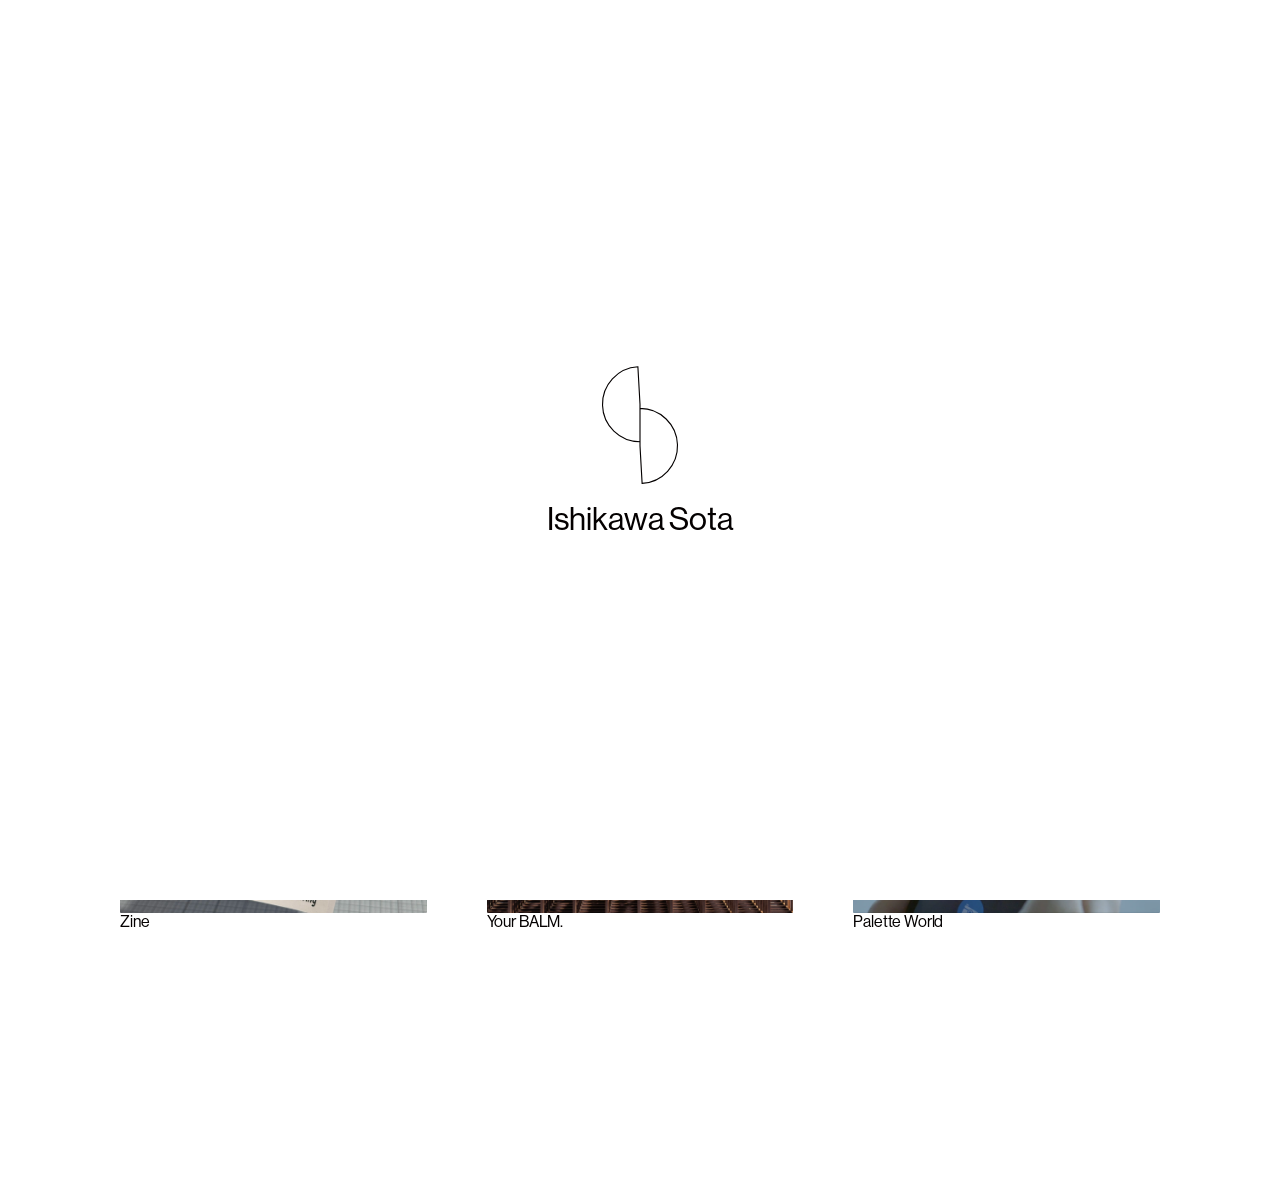
==== commit 65c1ebf5: "Add Blog page (Figma 191:2) - blog.html: free layout placed at the Figma coordinates (rotated "A LIF" ====
--- a/index.html
+++ b/index.html
@@ -27,7 +27,7 @@
       <a href="profile.html">Profile</a>
       <a href="movie.html">Movie</a>
       <a href="university.html">University</a>
-      <a>Blog</a>
+      <a href="blog.html">Blog</a>
     </nav>
     <!-- スマホ：メニューを開く三本線（js/menu.js） -->
     <button class="header__menu" type="button" aria-label="メニューを開く" aria-expanded="false" aria-controls="site-nav">
--- a/css/style.css
+++ b/css/style.css
@@ -806,6 +806,188 @@
   .university,
   .university-backdrop__item {
     transition: none;
+  }
+}
+
+/* ---- Blog（Figma 191:2）：グリッドに乗せない自由な配置。Figma の座標をそのまま使う ----
+   座標の原点はヘッダーの下（Figma の x=120, y=180）。PC は幅 1200 × 高さ 1192 の台紙に置き、
+   窓が狭いときは js/blog.js が --blog-scale で台紙ごと縮める。スマホは上から順に並べる */
+
+.blog {
+  width: min(1200px, 100% - 2 * var(--gutter));
+  margin-inline: auto;
+}
+
+/* 日本語は AXIS、英数字は Neue Haas（Figma は英字フォントに日本語を流し込んでいる） */
+.blog__canvas {
+  font-family: "Neue Haas Grotesk Display Round", "AXIS Std", sans-serif;
+  font-weight: 400;
+}
+
+/* 「A LIFE」を 4 つ、-7.25° 傾けて散らす（--x, --y は文字の中心） */
+.blog__title {
+  position: relative;
+  width: 254px;
+  height: 141px;
+}
+
+.blog__life span {
+  position: absolute;
+  left: var(--x);
+  top: var(--y);
+  font-size: 24px;
+  font-weight: 400;
+  line-height: 1.2;
+  white-space: nowrap;
+  translate: -50% -50%;
+  rotate: -7.25deg;
+}
+
+.blog__subtitle {
+  position: absolute;
+  left: 114px;
+  top: 117px;
+  font-family: var(--font-ja);
+  font-size: 12px;
+  font-weight: 500;
+  line-height: 2;
+  letter-spacing: 0.2em;
+  white-space: nowrap;
+}
+
+.blog__heading,
+.blog__goal {
+  font-size: 24px;
+  font-weight: 400;
+  line-height: 1.2;
+}
+
+.blog__goal span {
+  display: block;
+}
+
+.blog__text {
+  font-size: 13px;
+  line-height: 16px;
+  text-align: justify;
+}
+
+/* 段落の間は 1 行あける */
+.blog__text p + p {
+  margin-top: 16px;
+}
+
+/* 手書きのメモ：377×539、黒い線で囲んで 2.12° 傾ける */
+.blog__image img {
+  display: block;
+  width: 377px;
+  height: 539px;
+  border: 1px solid var(--color-ink);
+  object-fit: cover;
+  rotate: 2.12deg;
+}
+
+/* 名前は線で囲んだ丸い枠（98×16）、日付はその右 27 */
+.blog__byline {
+  display: flex;
+  gap: 27px;
+  font-size: 13px;
+  line-height: 16px;
+  white-space: nowrap;
+}
+
+.blog__author {
+  width: 98px;
+  height: 16px;
+  padding: 0 5px;
+  border: 1px solid var(--color-ink);
+  border-radius: 90px;
+  line-height: 14px;
+}
+
+@media (min-width: 768px) {
+  .blog {
+    height: calc(1192px * var(--blog-scale, 1));
+  }
+
+  .blog__canvas {
+    position: relative;
+    width: 1200px;
+    height: 1192px;
+    transform-origin: 0 0;
+    scale: var(--blog-scale, 1);
+  }
+
+  .blog__canvas > * {
+    position: absolute;
+  }
+
+  .blog__title { left: 474px; top: 26px; }                 /* Figma (594, 206) */
+  .blog__heading { left: 0; top: 346px; }                  /* Figma (120, 526)：名前の左端にそろえる */
+  .blog__text--intro { left: 168px; top: 392px; width: 574px; }   /* Figma (288, 572) */
+  .blog__goal { left: 0; top: 569px; }                     /* 目 Figma (120, 749) */
+  .blog__goal span + span { margin: 0 0 0 31px; }          /* 標 Figma (151, 778) */
+  .blog__text--goal1 { left: 116px; top: 615px; width: 389px; }    /* Figma (236, 795) */
+  .blog__text--goal2 { left: 118px; top: 749px; width: 389px; }    /* Figma (238, 929) */
+  .blog__image { left: 838.83px; top: 338.78px; }          /* 傾ける前の枠。中心は Figma (1147.3, 788.3) */
+  .blog__byline { left: 978px; top: 1076px; }              /* Figma (1098, 1256) */
+}
+
+/* スマホ（Figma なし）：上から順に。左右 20 */
+@media (max-width: 767px) {
+  .blog {
+    padding-bottom: 80px;
+  }
+
+  .blog__canvas {
+    display: flex;
+    flex-direction: column;
+  }
+
+  .blog__title {
+    margin: 0 auto 48px;
+  }
+
+  .blog__heading {
+    font-size: 18px;
+  }
+
+  .blog__goal {
+    margin-top: 48px;
+    font-size: 18px;
+  }
+
+  .blog__goal span + span {
+    margin-left: 23px;
+  }
+
+  .blog__text--intro {
+    margin: 16px 0 0 20px;
+  }
+
+  .blog__text--goal1 {
+    margin: 16px 0 0 40px;
+  }
+
+  .blog__text--goal2 {
+    margin: 24px 0 0 42px;
+  }
+
+  .blog__image {
+    align-self: center;
+    width: min(300px, 85%);
+    margin-top: 48px;
+  }
+
+  .blog__image img {
+    width: 100%;
+    height: auto;
+    aspect-ratio: 377 / 539;
+  }
+
+  .blog__byline {
+    align-self: flex-end;
+    margin-top: 48px;
   }
 }
 
